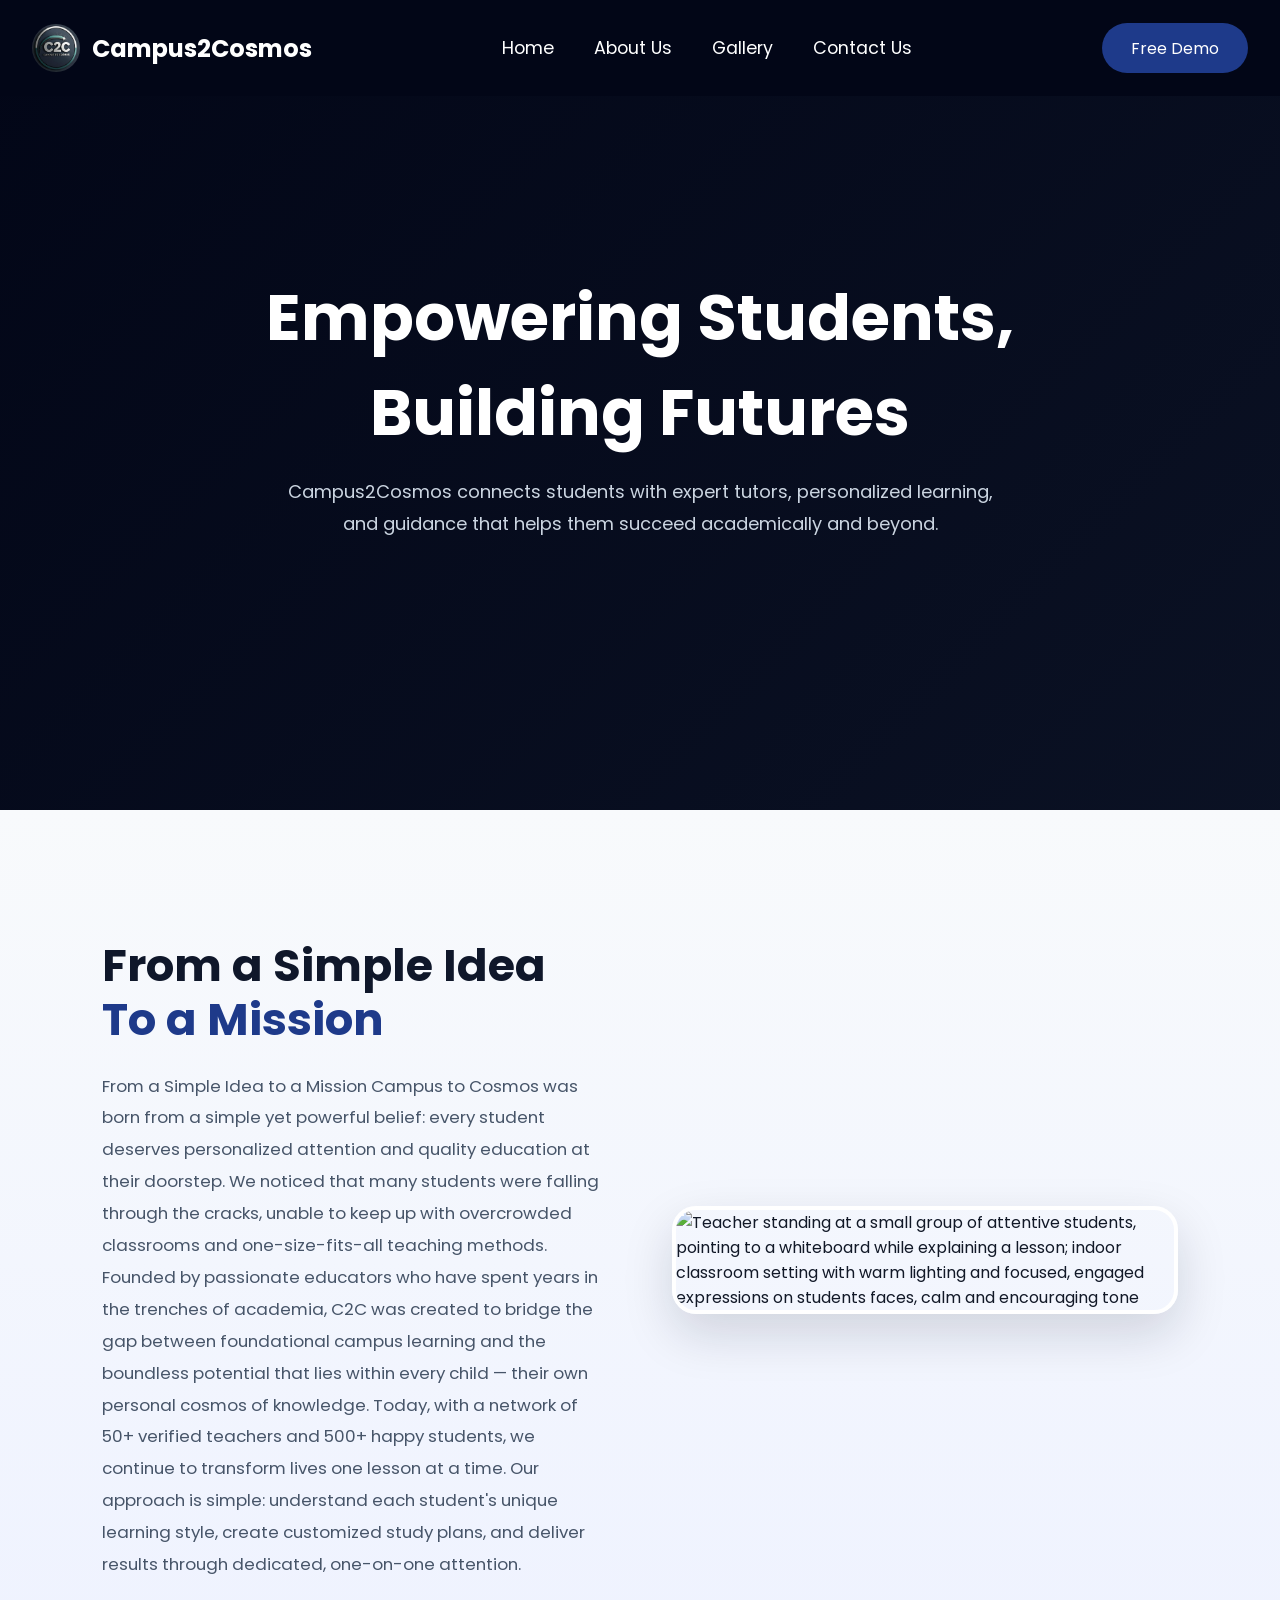
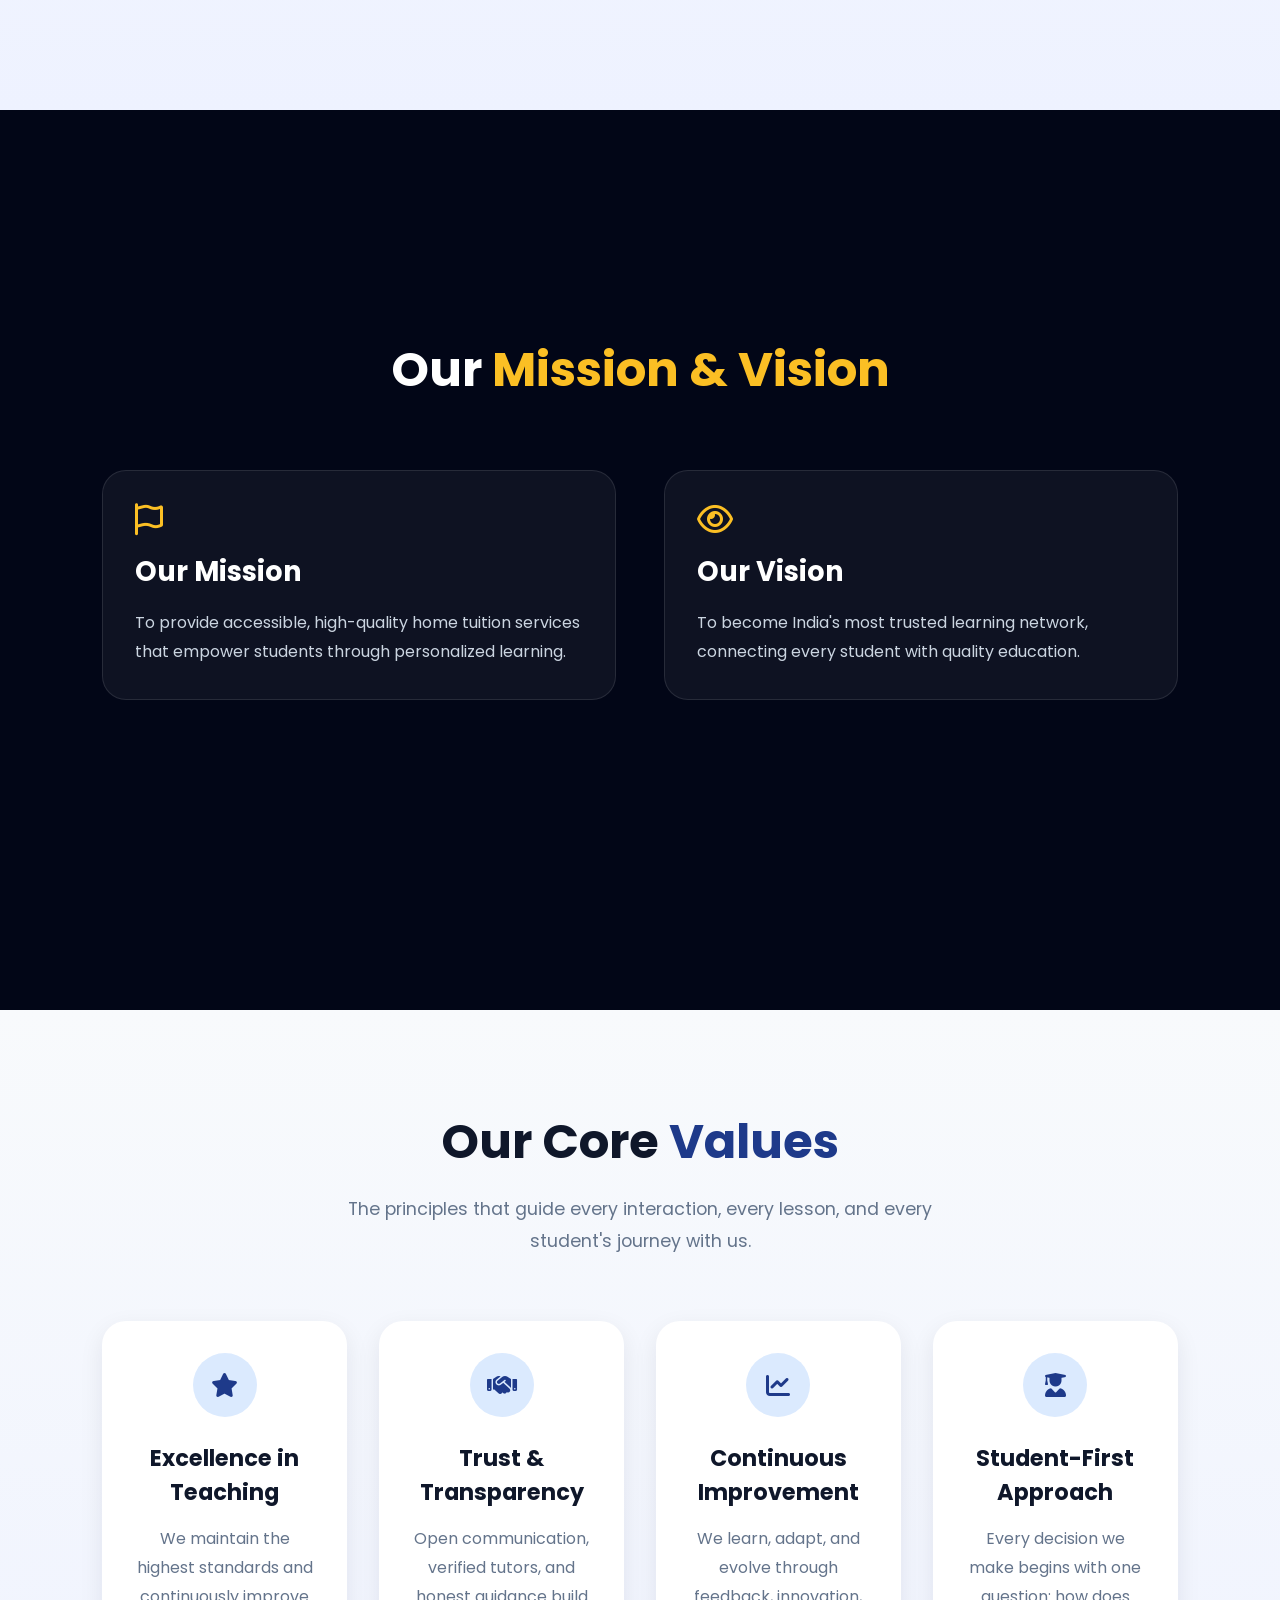
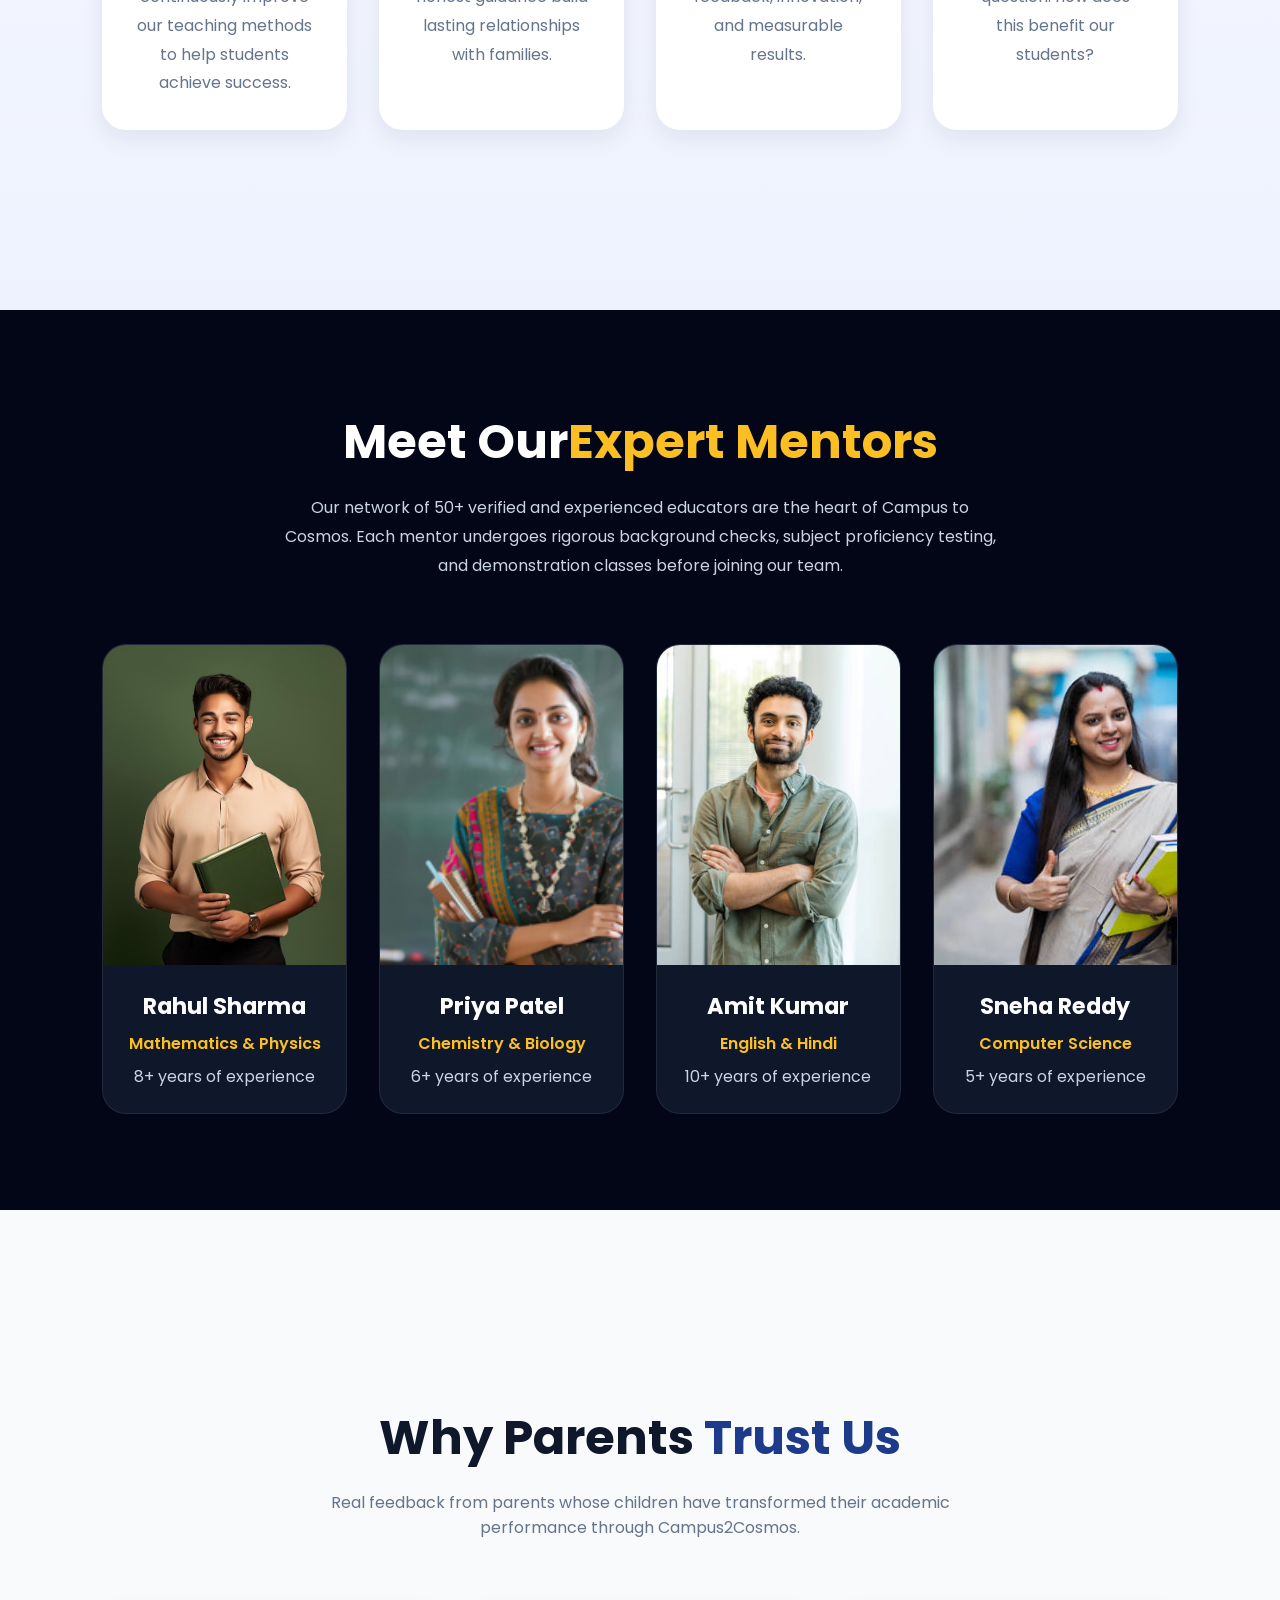
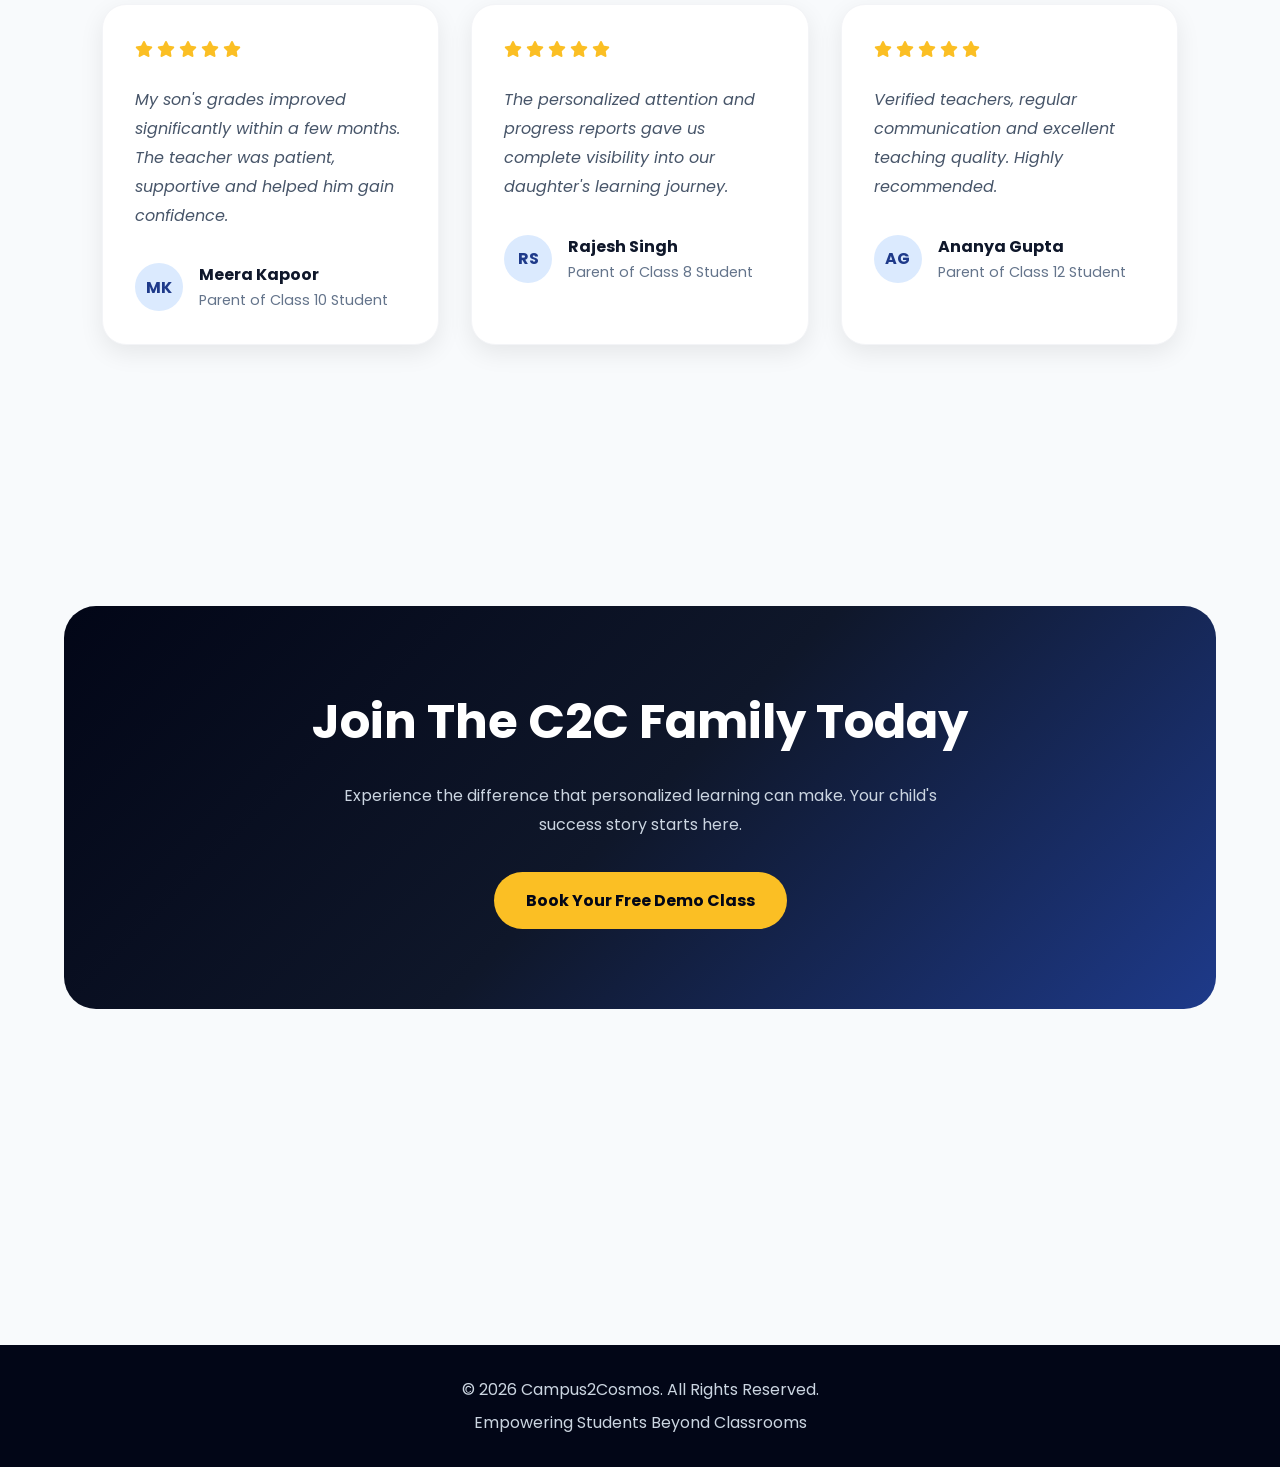
==== about.html @ 9d5b306c "Initial Campus2Cosmos project" ====
<!doctype html>
<html lang="en">
  <head>
    <meta charset="UTF-8" />
    <meta name="viewport" content="width=device-width, initial-scale=1.0" />
    <meta
      name="description"
      content="Campus2Cosmos provides personalized home tuition and online classes for students from Class 1 to 10."
    />
    <title>Campus2Cosmos-About</title>
    <link rel="preconnect" href="https://fonts.googleapis.com" />
    <link rel="preconnect" href="https://fonts.gstatic.com" crossorigin />
    <link
      rel="stylesheet"
      href="https://cdnjs.cloudflare.com/ajax/libs/font-awesome/6.7.2/css/all.min.css"
    />
    <link
      href="https://fonts.googleapis.com/css2?family=Poppins:ital,wght@0,100;0,200;0,300;0,400;0,500;0,600;0,700;0,800;0,900;1,100;1,200;1,300;1,400;1,500;1,600;1,700;1,800;1,900& display=swap"
      rel="stylesheet"
    />
    <link rel="stylesheet" href="global.css" />
    <link rel="stylesheet" href="about.css" />
  </head>
  <body>
    <!-- Building Navigation Bar  -->
    <header>
      <nav class="nav-top">
        <div class="nav-top-left">
          <img
            src="c2c.jpeg"
            alt="Campus2Cosmos logo showing stylized text and icon representing education"
            class="logo"
          />
          <span>Campus2Cosmos</span>
        </div>

        <div class="nav-top-middle">
          <a href="index.html">Home</a>
          <a href="about.html">About Us</a>
          <a href="gallery.html">Gallery</a>
          <a href="contact.html">Contact Us</a>
        </div>

        <div class="menu">
          <i class="fa-solid fa-bars"></i>
        </div>

        <div class="nav-top-right">
          <a href="#">Free Demo</a>
        </div>
      </nav>
    </header>

    <main class="about">
      <!-- Section 1: Hero  -->
      <section class="about-hero">
        <h1>
          Empowering Students,
          <br />
          Building Futures
        </h1>
        <p>
          Campus2Cosmos connects students with expert tutors, personalized
          learning, and guidance that helps them succeed academically and
          beyond.
        </p>
      </section>

      <!-- Section 2: Story  -->
      <section class="about-story">
        <div class="about-story-left">
          <h2>
            From a Simple Idea<br />
            <span>To a Mission</span>
          </h2>
          <p>
            From a Simple Idea to a Mission Campus to Cosmos was born from a
            simple yet powerful belief: every student deserves personalized
            attention and quality education at their doorstep. We noticed that
            many students were falling through the cracks, unable to keep up
            with overcrowded classrooms and one-size-fits-all teaching methods.
            Founded by passionate educators who have spent years in the trenches
            of academia, C2C was created to bridge the gap between foundational
            campus learning and the boundless potential that lies within every
            child — their own personal cosmos of knowledge. Today, with a
            network of 50+ verified teachers and 500+ happy students, we
            continue to transform lives one lesson at a time. Our approach is
            simple: understand each student's unique learning style, create
            customized study plans, and deliver results through dedicated,
            one-on-one attention.
          </p>
        </div>

        <div class="about-story-right">
          <img
            src="https://images.unsplash.com/photo-1524178232363-1fb2b075b655?w=800&amp;q=80"
            alt="Teacher standing at a small group of attentive students, pointing to a whiteboard while explaining a lesson; indoor classroom setting with warm lighting and focused, engaged expressions on students faces, calm and encouraging tone"
          />
        </div>
      </section>

      <!-- Section 4: Mission  -->
      <section class="about-mission">
        <h2>Our <span>Mission & Vision</span></h2>

        <div class="container">
          <article class="card">
            <i class="fa-regular fa-flag"></i>
            <h3>Our Mission</h3>
            <p>
              To provide accessible, high-quality home tuition services that
              empower students through personalized learning.
            </p>
          </article>

          <article class="card">
            <i class="fa-regular fa-eye"></i>
            <h3>Our Vision</h3>
            <p>
              To become India's most trusted learning network, connecting every
              student with quality education.
            </p>
          </article>
        </div>
      </section>

      <!-- Section 4: Values  -->
      <section class="about-values">
        <h2>Our Core <span>Values</span></h2>

        <p class="values-subtitle">
          The principles that guide every interaction, every lesson, and every
          student's journey with us.
        </p>

        <div class="container">
          <article class="card">
            <i class="fa-solid fa-star"></i>
            <h3>Excellence in Teaching</h3>
            <p>
              We maintain the highest standards and continuously improve our
              teaching methods to help students achieve success.
            </p>
          </article>

          <article class="card">
            <i class="fa-solid fa-handshake"></i>
            <h3>Trust & Transparency</h3>
            <p>
              Open communication, verified tutors, and honest guidance build
              lasting relationships with families.
            </p>
          </article>

          <article class="card">
            <i class="fa-solid fa-chart-line"></i>
            <h3>Continuous Improvement</h3>
            <p>
              We learn, adapt, and evolve through feedback, innovation, and
              measurable results.
            </p>
          </article>

          <article class="card">
            <i class="fa-solid fa-user-graduate"></i>
            <h3>Student-First Approach</h3>
            <p>
              Every decision we make begins with one question: how does this
              benefit our students?
            </p>
          </article>
        </div>
      </section>

      <!-- Section 5: Mentors -->
      <section class="about-mentors">
        <h2>Meet Our<span>Expert Mentors</span></h2>
        <p class="mentors-subtitle">
          Our network of 50+ verified and experienced educators are the heart of
          Campus to Cosmos. Each mentor undergoes rigorous background checks,
          subject proficiency testing, and demonstration classes before joining
          our team.
        </p>

        <div class="container">
          <article class="card">
            <img src="mentor1.jpg" alt="Mathematics Teacher" />
            <h3>Rahul Sharma</h3>
            <span>Mathematics & Physics</span>
            <p>8+ years of experience</p>
          </article>

          <article class="card">
            <img src="mentor2.jpg" alt="Chemistry Teacher" />
            <h3>Priya Patel</h3>
            <span>Chemistry & Biology</span>
            <p>6+ years of experience</p>
          </article>

          <article class="card">
            <img src="mentor3.jpg" alt="English Teacher" />
            <h3>Amit Kumar</h3>
            <span>English & Hindi</span>
            <p>10+ years of experience</p>
          </article>

          <article class="card">
            <img src="mentor4.jpg" alt="Computer Science Teacher" />
            <h3>Sneha Reddy</h3>
            <span>Computer Science</span>
            <p>5+ years of experience</p>
          </article>
        </div>
      </section>

      <!-- Section 6: testimonials -->

      <section class="about-testimonials">
        <h2>Why Parents <span>Trust Us</span></h2>

        <p class="testimonial-subtitle">
          Real feedback from parents whose children have transformed their
          academic performance through Campus2Cosmos.
        </p>

        <div class="container">
          <article class="card">
            <div class="stars">
              <i class="fa-solid fa-star"></i>
              <i class="fa-solid fa-star"></i>
              <i class="fa-solid fa-star"></i>
              <i class="fa-solid fa-star"></i>
              <i class="fa-solid fa-star"></i>
            </div>

            <p class="review">
              My son's grades improved significantly within a few months. The
              teacher was patient, supportive and helped him gain confidence.
            </p>

            <div class="parent">
              <div class="avatar">MK</div>
              <div>
                <h4>Meera Kapoor</h4>
                <span>Parent of Class 10 Student</span>
              </div>
            </div>
          </article>

          <article class="card">
            <div class="stars">
              <i class="fa-solid fa-star"></i>
              <i class="fa-solid fa-star"></i>
              <i class="fa-solid fa-star"></i>
              <i class="fa-solid fa-star"></i>
              <i class="fa-solid fa-star"></i>
            </div>

            <p class="review">
              The personalized attention and progress reports gave us complete
              visibility into our daughter's learning journey.
            </p>

            <div class="parent">
              <div class="avatar">RS</div>
              <div>
                <h4>Rajesh Singh</h4>
                <span>Parent of Class 8 Student</span>
              </div>
            </div>
          </article>

          <article class="card">
            <div class="stars">
              <i class="fa-solid fa-star"></i>
              <i class="fa-solid fa-star"></i>
              <i class="fa-solid fa-star"></i>
              <i class="fa-solid fa-star"></i>
              <i class="fa-solid fa-star"></i>
            </div>

            <p class="review">
              Verified teachers, regular communication and excellent teaching
              quality. Highly recommended.
            </p>

            <div class="parent">
              <div class="avatar">AG</div>
              <div>
                <h4>Ananya Gupta</h4>
                <span>Parent of Class 12 Student</span>
              </div>
            </div>
          </article>
        </div>
      </section>

      <!-- Section 7: CTA.  -->
      <section class="about-cta">
        <h2>Join The C2C Family Today</h2>

        <p>
          Experience the difference that personalized learning can make. Your
          child's success story starts here.
        </p>

        <a href="#" class="cta-btn"> Book Your Free Demo Class </a>
      </section>
    </main>

    <footer class="footer">
      <p>© 2026 Campus2Cosmos. All Rights Reserved.</p>
      <p>Empowering Students Beyond Classrooms</p>
    </footer>
  </body>
</html>
---- global.css ----
* {
  margin: 0;
  padding: 0;
  box-sizing: border-box;
}
:root {
  --dark: #020617;
  --secondary: #0f172a;
  --primary: #1e3a8a;
  --gold: #fbbf24;

  --light: #f8fafc;
  --light-secondary: #f1f5f9;

  --text-light: #cbd5e1;
  --text-dark: #475569;

  --white: #ffffff;
}

body {
  font-family: "Poppins", sans-serif;
}
img {
  max-width: 100%;
  display: block;
}
a {
  text-decoration: none;
}
li {
  list-style: none;
}

/* ===== Navigation Bar ===== */

.nav-top {
  background: var(--dark);
  height: 6rem;
  padding: 0 2rem;

  display: flex;
  justify-content: space-between;
  align-items: center;

  position: fixed;
  top: 0;
  left: 0;
  width: 100%;
  z-index: 1000;
}

.nav-top-left {
  display: flex;
  align-items: center;
  gap: 0.75rem;
}

.logo {
  width: 3rem;
  height: 3rem;
  border-radius: 50%;
}

.nav-top-left span {
  color: var(--text-light);
  font-size: 1.5rem;
  font-weight: 700;
}

.nav-top-middle {
  display: flex;
  align-items: center;
  gap: 2.5rem;
}

.nav-top-middle a {
  color: var(--text-light);
  font-size: 1.1rem;
  position: relative;
  transition: 0.3s;
}

.nav-top-middle a:hover {
  color: var(--gold);
}

.nav-top-middle a::after {
  content: "";
  position: absolute;
  left: 0;
  bottom: -0.3rem;
  width: 0;
  height: 0.125rem;
  background: var(--gold);
  transition: 0.3s;
}

.nav-top-middle a:hover::after {
  width: 100%;
}

.nav-top-right a {
  display: inline-block;
  background: var(--primary);
  color: var(--white);

  padding: 0.8rem 1.8rem;
  border-radius: 2rem;

  transition: 0.3s;
}

.nav-top-right a:hover {
  transform: translateY(-0.15rem);
  box-shadow: 0 0 1rem rgba(255, 255, 255, 0.2);
}

.menu {
  display: none;
}

.fa-bars {
  font-size: 1.8rem;
  color: var(--white);
  cursor: pointer;
}

/* footer */
.footer {
  padding: 2rem 1rem;
  text-align: center;
  background: #020617;
  color: #cbd5e1;
}

.footer p:first-child {
  margin-bottom: 0.5rem;
}

/* =========================== Responsive ================================== */

@media (max-width: 768px) {
  .nav-top {
    padding: 0 1rem;
  }

  .nav-top-middle,
  .nav-top-right {
    display: none;
  }

  .menu {
    display: block;
  }

  .nav-top-left span {
    font-size: 1.2rem;
  }

  .logo {
    width: 2.5rem;
    height: 2.5rem;
  }
}
---- about.css ----
:root {
  --bg-dark: #020617;
  --bg-secondary: #0f172a;
  --bg-card: #ffffff;

  --primary: #1e3a8a;
  --accent: #fbbf24;

  --text-light: #ffffff;
  --text-dark: #111827;
  --text-muted: #94a3b8;

  --border: #334155;
}

* {
  margin: 0;
  padding: 0;
  box-sizing: border-box;
  font-family: "poppins", sans-serif;
}

body {
  background-color: #f8fafc;
  color: var(--text-dark);
}
main{
  padding-bottom: 8rem;
  min-height: 300vh;
}

/* Styling main section  */
/* Section ABOUT  */

.about-hero {
 min-height:90vh;
  display:flex;
  flex-direction: column;
  justify-content:center;
  align-items:center;
  text-align:center;
  padding:0 2rem;

  background:linear-gradient(
    135deg,
    #020617,
    #0F172A,
    #1E3A8A
  );

  background-size:300% 300%;
  animation:heroBg 4s ease infinite;
}
@keyframes heroBg{
  0%{background-position:0% 50%;}
  50%{background-position:100% 50%;}
  100%{background-position:0% 50%;}
}

.about-hero h1 {
  font-size: 4rem;
  color: white;
  margin-bottom: 1rem;
  position: relative;
  z-index: 2;
}
.about-hero p {
  max-width: 45rem;
  font-size: 1.125rem;
  line-height: 1.8;
  color: #cbd5e1;
  position: relative;
}

/* <!-- Section 2: Story  --> */
.about-story {
  padding: 6rem 8%;
  background: linear-gradient(to bottom, #f8fafc, #eef2ff);
  display: flex;
  align-items: center;
  justify-content: space-between;
  gap: 4rem;
  min-height: 100vh;
}

.about-story-left {
  flex: 1;
}

.about-story-right {
  flex: 1;
}

.about-story h2 {
  color: #0f172a;
  margin-bottom: 1.5rem;
  font-size: 2.8rem;
  font-weight: 700;
  line-height: 1.2;
}
.about-story span {
  color: #1e3a8a;
}

.about-story p {
  font-size: 1.05rem;
  line-height: 1.9;
  color: #475569;
}

.about-story-right img {
  width: 100%;
  border-radius: 1.5rem;
  display: block;
  box-shadow: 0 20px 50px rgba(15, 23, 42, 0.15);
  transition: 0.4s;
  border: 4px solid white;
}

.about-story-right img:hover {
  transform: translateY(-0.5rem);
}

/* <!-- Section 4: Mission  --> */
.about-mission {
  min-height: 100vh;
  padding: 6rem 8%;
  background: #020617;
  color: white;
}

.about-mission h2 {
  font-size: 3rem;
  text-align: center;
  margin-bottom: 4rem;
  margin-top: 8rem;
}

.about-mission h2 span {
  color: #fbbf24;
}

.about-mission .container {
  display: flex;
  gap: 3rem;
}

.about-mission .container .card {
  flex: 1;
  background: rgba(255, 255, 255, 0.05);
  border: 1px solid rgba(255, 255, 255, 0.1);
  border-radius: 1.5rem;
  padding: 2rem;
  transition: 0.4s;
}

.about-mission .container .card:hover {
  transform: translateY(-0.5rem);
}

.about-mission .container .card i {
  font-size: 2rem;
  color: #fbbf24;
  margin-bottom: 1rem;
}
.about-mission .container .card h3 {
  font-size: 1.7rem;
  margin-bottom: 1rem;
}

.about-mission .container .card p {
  color: #cbd5e1;
  line-height: 1.8;
}

/* <!-- Section 4: Values  --> */

.about-values {
  padding: 6rem 8%;
  background: linear-gradient(180deg, #f8fafc, #eef2ff);
  text-align: center;
  min-height: 100vh;
}
.about-values h2 {
  font-size: 3rem;
  color: #0f172a;
  margin-bottom: 1rem;
}
.about-values h2 span {
  color: #1e3a8a;
}

.about-values .values-subtitle {
  color: #64748b;
  font-size: 1.1rem;
  line-height: 1.8;
  max-width: 40rem;
  margin: 0 auto 4rem;
}
.about-values .container {
  display: grid;
  grid-template-columns: repeat(4, 1fr);
  gap: 2rem;
}
.about-values .container .card {
  background: white;
  padding: 2rem;
  border-radius: 1.5rem;
  box-shadow: 0 0.5rem 1.5rem rgba(15, 23, 42, 0.08);
  transition: 0.4s;
}
.about-values .container .card:hover {
  transform: translateY(-0.6rem);
  box-shadow: 0 1.5rem 3rem rgba(15, 23, 42, 0.15);
}

.about-values .container .card i {
  width: 4rem;
  height: 4rem;
  display: flex;
  justify-content: center;
  align-items: center;
  margin: 0 auto 1.5rem;
  border-radius: 50%;
  font-size: 1.5rem;
  background: #dbeafe;
  color: #1e3a8a;
}
.about-values .container .card h3 {
  font-size: 1.4rem;
  color: #0f172a;
  margin-bottom: 1rem;
}

.about-values .container .card p {
  color: #64748b;
  line-height: 1.8;
}

/* <!-- Section 5: Mentors --> */

.about-mentors {
  padding: 6rem 8%;
  text-align: center;
  min-height: 100vh;
  background: #020617;
}
.about-mentors h2 {
  font-size: 3rem;
  color: white;
  margin-bottom: 1rem;
}
.about-mentors span {
  color: #fbbf24;
}
.mentors-subtitle {
  max-width: 45rem;
  margin: 0 auto 4rem;
  color: #cbd5e1;
  line-height: 1.8;
}
.about-mentors .container {
  display: grid;
  grid-template-columns: repeat(4, 1fr);
  gap: 2rem;
}
.about-mentors .card {
  background: #0f172a;
  border: 1px solid rgba(255, 255, 255, 0.08);
  border-radius: 1.5rem;
  overflow: hidden;
  transition: 0.4s;
}
.about-mentors .card:hover {
  transform: translateY(-0.7rem);
  border-color: #fbbf24;
  box-shadow: 0 1rem 2.5rem rgba(251, 191, 36, 0.15);
}
.about-mentors .card img {
  width: 100%;
  height: 20rem;
  object-fit: cover;
  display: block;
}
.about-mentors .card h3 {
  color: white;
  margin-top: 1.5rem;
  font-size: 1.4rem;
}
.about-mentors .card span {
  display: block;
  margin: 0.5rem 0;
  color: #fbbf24;
  font-weight: 600;
}
.about-mentors .card p {
  color: #cbd5e1;
  margin-bottom: 1.5rem;
}

/* <!-- Section 6: Feedback  --> */

.about-testimonials {
  padding: 6rem 8%;
  background: #f8fafc;
  text-align: center;
  min-height: 100vh;
}
.about-testimonials h2 {
  font-size: 3rem;
  color: #0f172a;
  margin-bottom: 1rem;
  margin-top: 6rem;
}
.about-testimonials span {
  color: #1e3a8a;
}
.testimonial-subtitle {
  max-width: 45rem;
  margin: 0 auto 4rem;
  color: #64748b;
}
.about-testimonials .container {
  display: grid;
  grid-template-columns: repeat(3, 1fr);
  gap: 2rem;
}
.about-testimonials .card {
  background: white;
  padding: 2rem;
  border-radius: 1.5rem;
  text-align: left;
  border: 1px solid #f3f4f7;
  box-shadow: 0 0.5rem 1.5rem rgba(0, 0, 0, 0.08);
  transition: 0.4s;
}
.about-testimonials .card:hover {
  transform: translateY(-0.5rem);
  border: 1px solid #1e3aba;
}
.stars {
  color: #fbbf24;
  margin-bottom: 1.5rem;
}
.review {
  color: #475569;
  line-height: 1.8;
  margin-bottom: 2rem;
  font-style: italic;
}
.parent {
  display: flex;
  align-items: center;
  gap: 1rem;
}
.avatar {
  width: 3rem;
  height: 3rem;
  border-radius: 50%;
  display: flex;
  justify-content: center;
  align-items: center;
  background: #dbeafe;
  color: #1e3a8a;
  font-weight: 700;
}
.parent h4 {
  color: #0f172a;
}

.parent span {
  color: #64748b;
  font-size: 0.9rem;
}

/* <!-- Section 7: CTA.  --> */

.about-cta {
  width: min(90%, 75rem);
  margin: 6rem auto 13rem;
  padding: 5rem 2rem;
  text-align: center;
  border-radius: 2rem;
  background: linear-gradient(135deg, #020617, #0f172a, #1e3a8a);
  position: relative;
  overflow: hidden;
}
.about-cta h2{
  color:white;
  font-size:3rem;
  margin-bottom:1.5rem;
}

.about-cta p{
  max-width:40rem;
  margin:0 auto 2rem;
  color:#CBD5E1;
  line-height:1.8;
}

.cta-btn{
  display:inline-block;
  padding:1rem 2rem;
  border-radius:999px;
  background:#FBBF24;
  color:#020617;
  font-weight:700;
  text-decoration:none;
  transition:0.3s;
}

.cta-btn:hover{
  transform:translateY(-.2rem);
  box-shadow:0 0 25px rgba(251,191,36,.5);
}


/*..................................Adding responsiveness...........................  */


@media (max-width: 950px) {
  
  /* <!-- Section 4: Values  --> */
  .about-values .container {
    grid-template-columns: repeat(2, 1fr);
  }
  /* <!-- Section 5: Mentors --> */

  .about-mentors .container {
    grid-template-columns: repeat(2, 1fr);
  }
      /* <!-- Section 6: testimonials --> */

   .about-testimonials .container{
    grid-template-columns:1fr;
  }

}

/* ______________________________________________________ */

@media (max-width: 768px) {
  /* Section 1 from hero section  */
  .about-hero h1 {
    font-size: 2.5rem;
  }

  .about-hero p {
    font-size: 1rem;
  }
  /* Section 2 Story  */
  .about-story {
    flex-direction: column;
    padding: 4rem 1.5rem;
    gap: 2rem;
  }

  .about-story-left,
  .about-story-right {
    width: 100%;
  }

  .about-story h2 {
    font-size: 2rem;
    text-align: center;
  }

  .about-story p {
    font-size: 1rem;
    text-align: center;
  }

  .about-story-right img {
    width: 100%;
    max-width: 35rem;
    margin: auto;
  }
  /* Section 3: Mission  */
  .about-mission {
    padding: 4rem 1.5rem;
  }

  .about-mission h2 {
    font-size: 2.2rem;
  }

  .about-mission-container {
    flex-direction: column;
  }

  /* <!-- Section 4: Values  --> */

  .about-values {
    padding: 4rem 1.5rem;
  }

  .about-values h2 {
    font-size: 2.2rem;
  }

  .values-subtitle {
    font-size: 1rem;
  }

  .about-values .container {
    grid-template-columns: 1fr;
  }
  /* <!-- Section 5: Mentors --> */
  .about-mentors {
    padding: 4rem 1.5rem;
  }

  .about-mentors h2 {
    font-size: 2.2rem;
  }

  .about-mentors .container {
    grid-template-columns: 1fr;
  }
  /* <!-- Section 6 AND7  --> */
  .about-testimonials h2,
  .about-cta h2{
    font-size:2.2rem;
  }

  .about-cta{
    padding:4rem 1.5rem;
  }
}

/* ______________________________________________________ */

@media (max-width: 480px) {
  .nav-top {
    height: 3rem;
  }
  .nav-top .nav-top-right a {
    font-size: 0.8rem;
    padding: 0.02rem 0.6rem;
  }
}
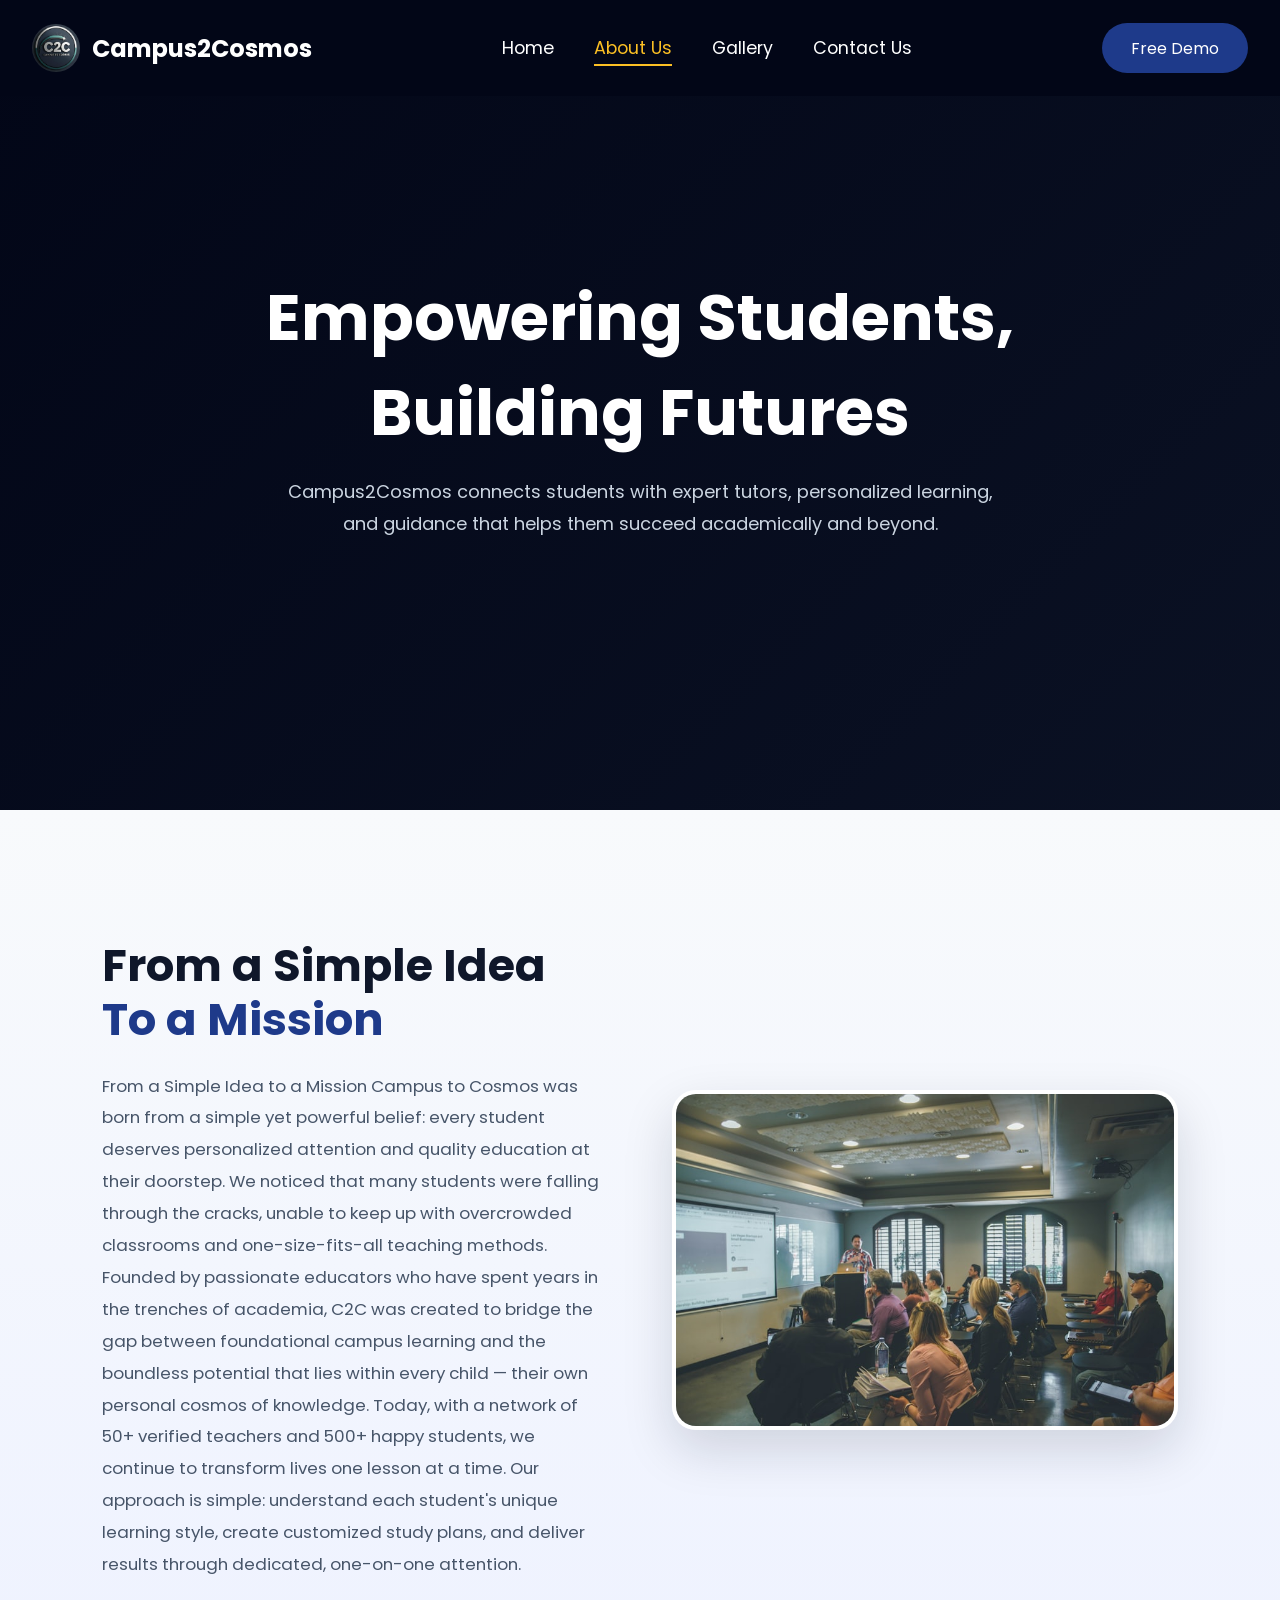
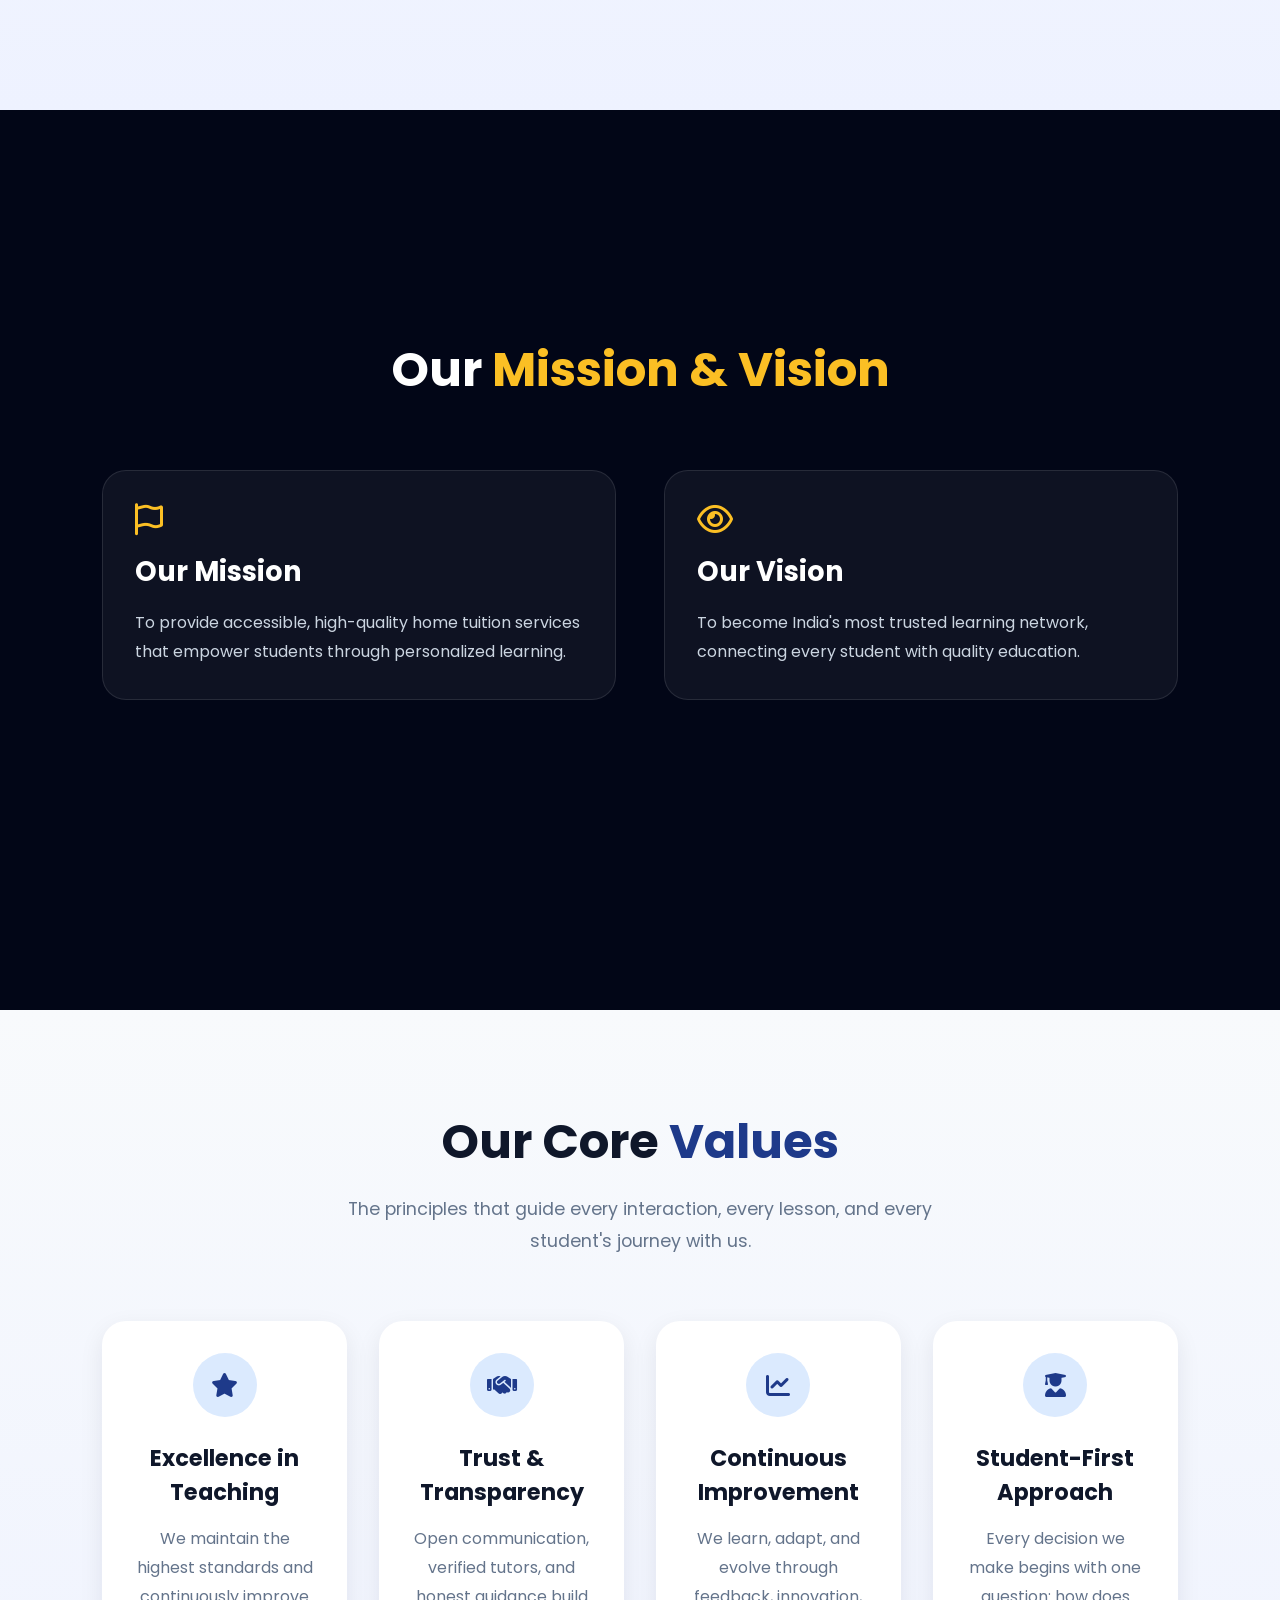
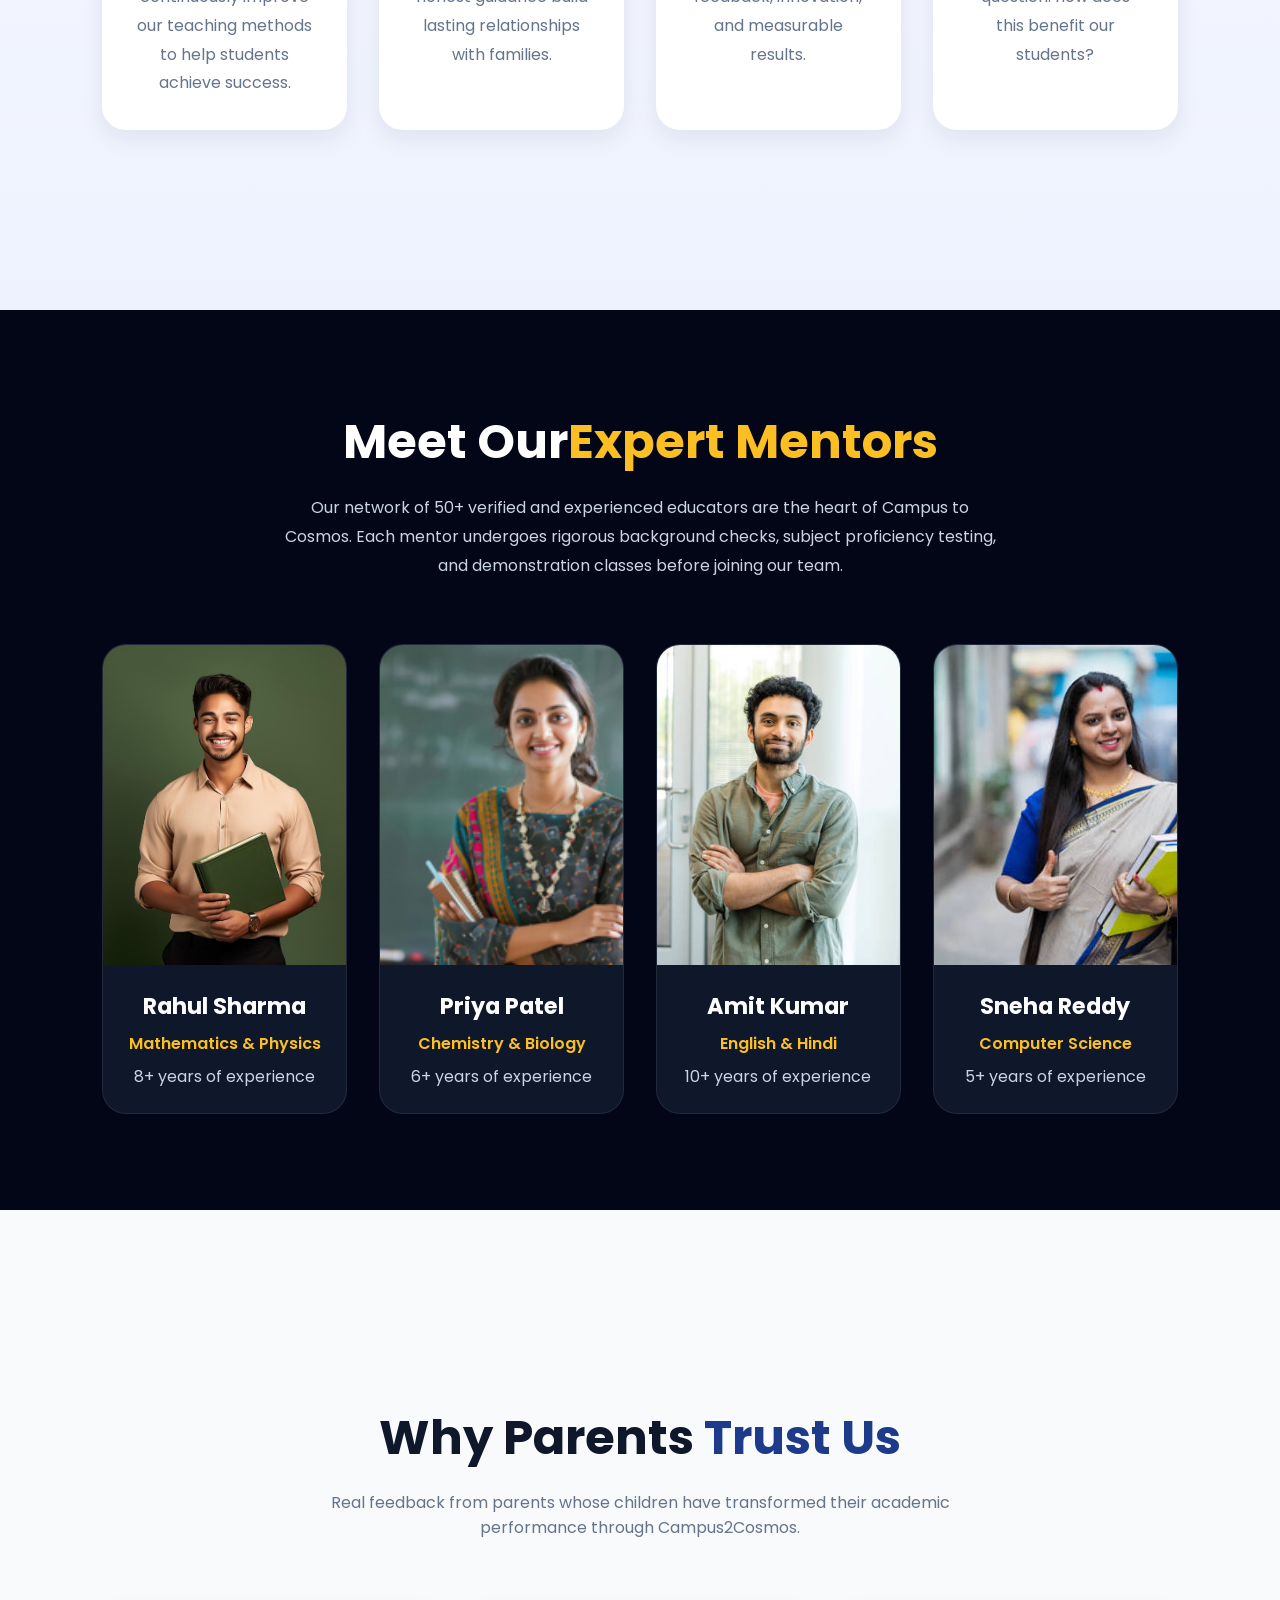
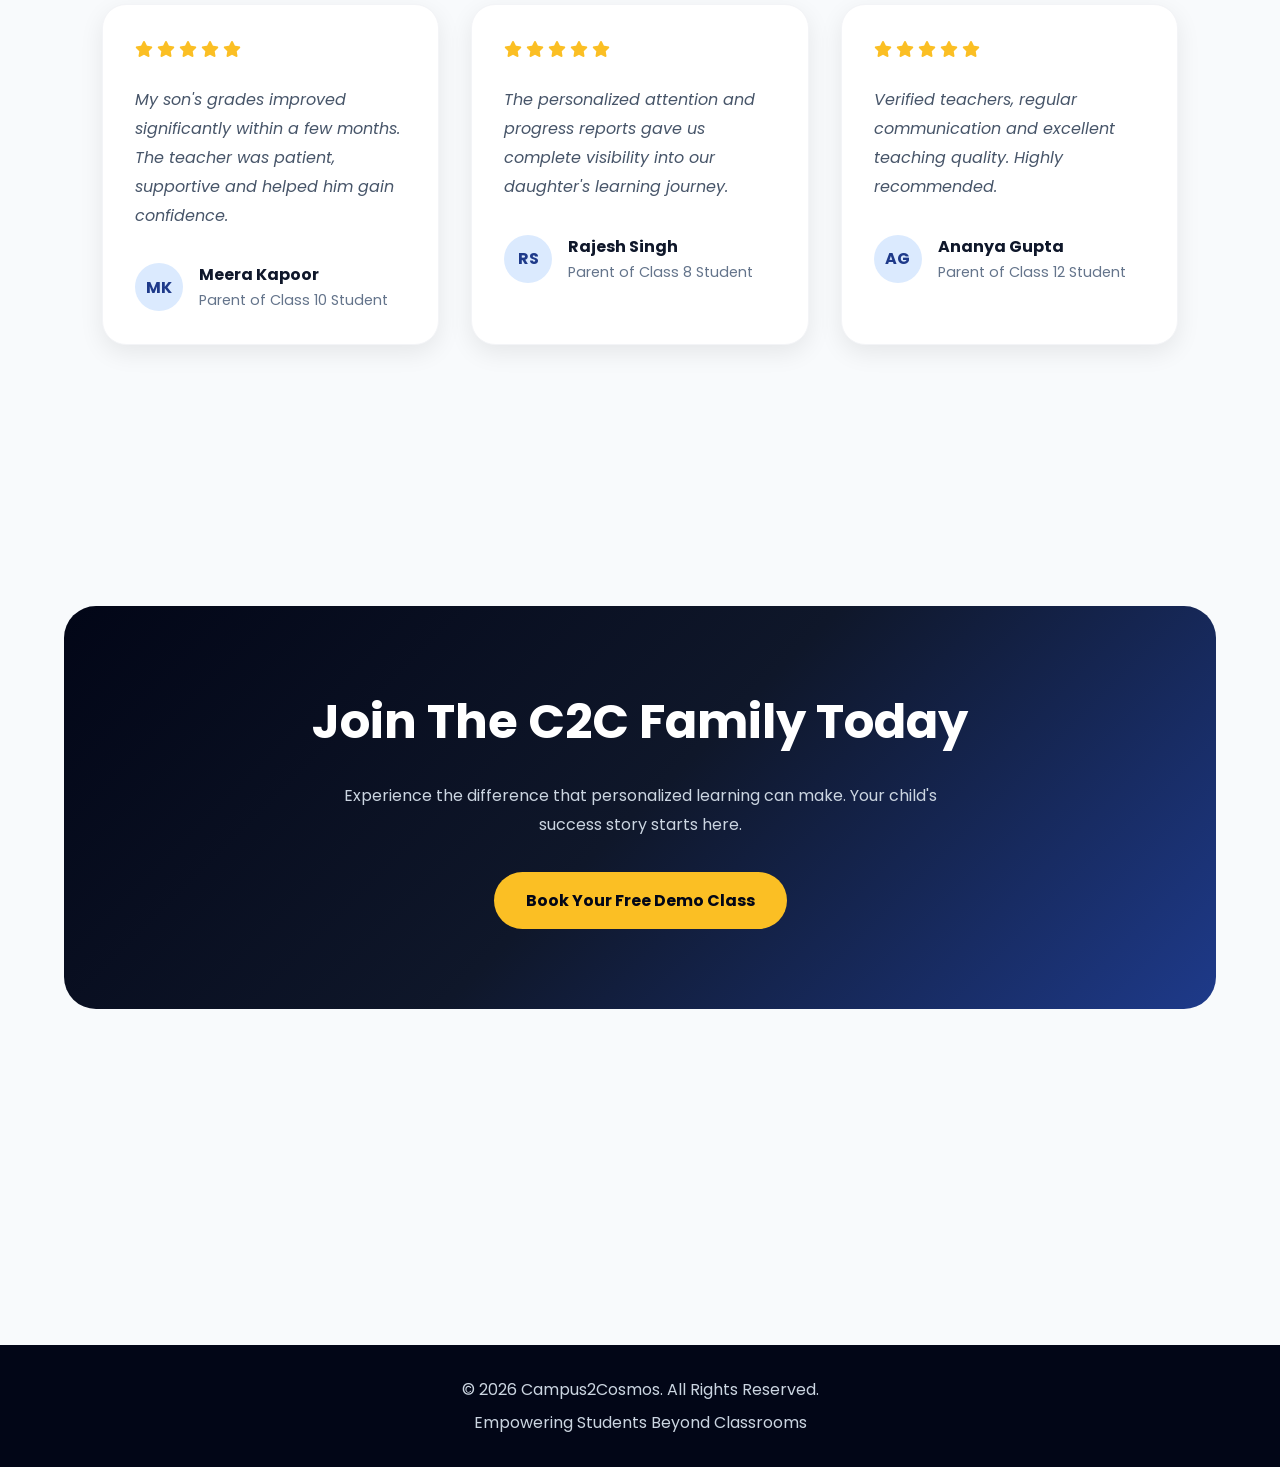
==== commit a0aea6d7: "project finalised" ====
--- a/about.html
+++ b/about.html
@@ -35,10 +35,10 @@
         </div>
 
         <div class="nav-top-middle">
-          <a href="index.html">Home</a>
-          <a href="about.html">About Us</a>
-          <a href="gallery.html">Gallery</a>
-          <a href="contact.html">Contact Us</a>
+          <a href="index.html" class="nav-link">Home</a>
+          <a href="about.html" class="nav-link">About Us</a>
+          <a href="gallery.html" class="nav-link">Gallery</a>
+          <a href="contact.html" class="nav-link">Contact Us</a>
         </div>
 
         <div class="menu">
@@ -93,7 +93,7 @@
 
         <div class="about-story-right">
           <img
-            src="https://images.unsplash.com/photo-1524178232363-1fb2b075b655?w=800&amp;q=80"
+            src="assets/aboutimg.jpg"
             alt="Teacher standing at a small group of attentive students, pointing to a whiteboard while explaining a lesson; indoor classroom setting with warm lighting and focused, engaged expressions on students faces, calm and encouraging tone"
           />
         </div>
@@ -184,28 +184,28 @@
 
         <div class="container">
           <article class="card">
-            <img src="mentor1.jpg" alt="Mathematics Teacher" />
+            <img src="assets/mentor1.jpg" alt="Mathematics Teacher" />
             <h3>Rahul Sharma</h3>
             <span>Mathematics & Physics</span>
             <p>8+ years of experience</p>
           </article>
 
           <article class="card">
-            <img src="mentor2.jpg" alt="Chemistry Teacher" />
+            <img src="assets/mentor2.jpg" alt="Chemistry Teacher" />
             <h3>Priya Patel</h3>
             <span>Chemistry & Biology</span>
             <p>6+ years of experience</p>
           </article>
 
           <article class="card">
-            <img src="mentor3.jpg" alt="English Teacher" />
+            <img src="assets/mentor3.jpg" alt="English Teacher" />
             <h3>Amit Kumar</h3>
             <span>English & Hindi</span>
             <p>10+ years of experience</p>
           </article>
 
           <article class="card">
-            <img src="mentor4.jpg" alt="Computer Science Teacher" />
+            <img src="assets/mentor4.jpg" alt="Computer Science Teacher" />
             <h3>Sneha Reddy</h3>
             <span>Computer Science</span>
             <p>5+ years of experience</p>
@@ -304,7 +304,9 @@
           child's success story starts here.
         </p>
 
-        <a href="#" class="cta-btn"> Book Your Free Demo Class </a>
+        <a href="contact.html#inquiry-form" class="cta-btn">
+          Book Your Free Demo Class
+        </a>
       </section>
     </main>
 
@@ -312,5 +314,7 @@
       <p>© 2026 Campus2Cosmos. All Rights Reserved.</p>
       <p>Empowering Students Beyond Classrooms</p>
     </footer>
+
+    <script src="script.js"></script>
   </body>
 </html>
--- a/global.css
+++ b/global.css
@@ -16,6 +16,9 @@
   --text-dark: #475569;
 
   --white: #ffffff;
+}
+html {
+  scroll-behavior: smooth;
 }
 
 body {
@@ -126,6 +129,14 @@
   cursor: pointer;
 }
 
+.nav-link.active {
+  color: var(--gold);
+}
+
+.nav-link.active::after {
+  width: 100%;
+}
+
 /* footer */
 .footer {
   padding: 2rem 1rem;
@@ -138,28 +149,51 @@
   margin-bottom: 0.5rem;
 }
 
+
+
 /* =========================== Responsive ================================== */
 
 @media (max-width: 768px) {
-  .nav-top {
-    padding: 0 1rem;
+   .nav-top{
+    padding:0 1rem;
   }
 
-  .nav-top-middle,
-  .nav-top-right {
-    display: none;
+  .nav-top-right{
+    display:none;
   }
 
-  .menu {
-    display: block;
+  .menu{
+    display:block;
   }
 
-  .nav-top-left span {
-    font-size: 1.2rem;
+  .nav-top-left span{
+    font-size:1.2rem;
   }
 
-  .logo {
-    width: 2.5rem;
-    height: 2.5rem;
+  .logo{
+    width:2.5rem;
+    height:2.5rem;
+  }
+
+  .nav-top-middle{
+    position:absolute;
+    top:6rem;
+    left:0;
+
+    width:100%;
+
+    background:var(--dark);
+
+    flex-direction:column;
+    align-items:center;
+    gap:1.5rem;
+
+    padding:2rem 0;
+
+    display:none;
+  }
+
+  .nav-top-middle.active{
+    display:flex;
   }
 }
